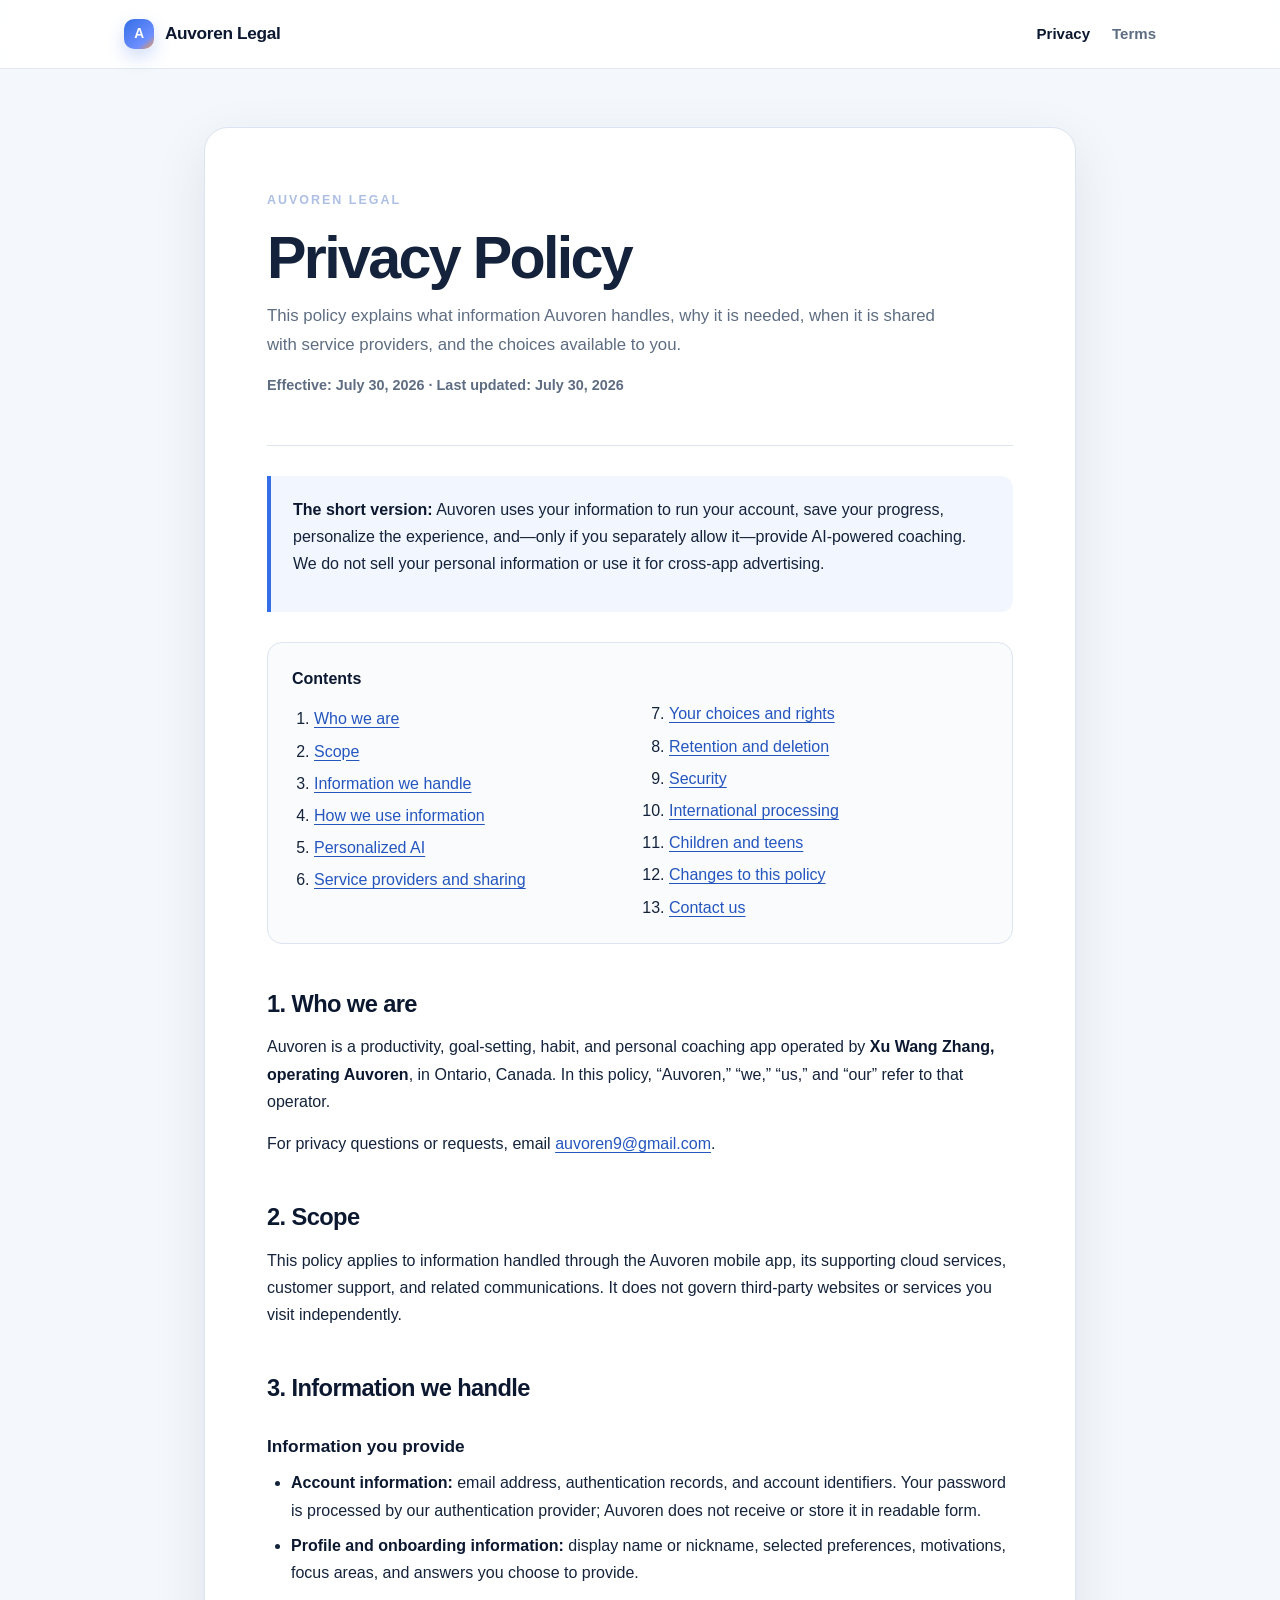
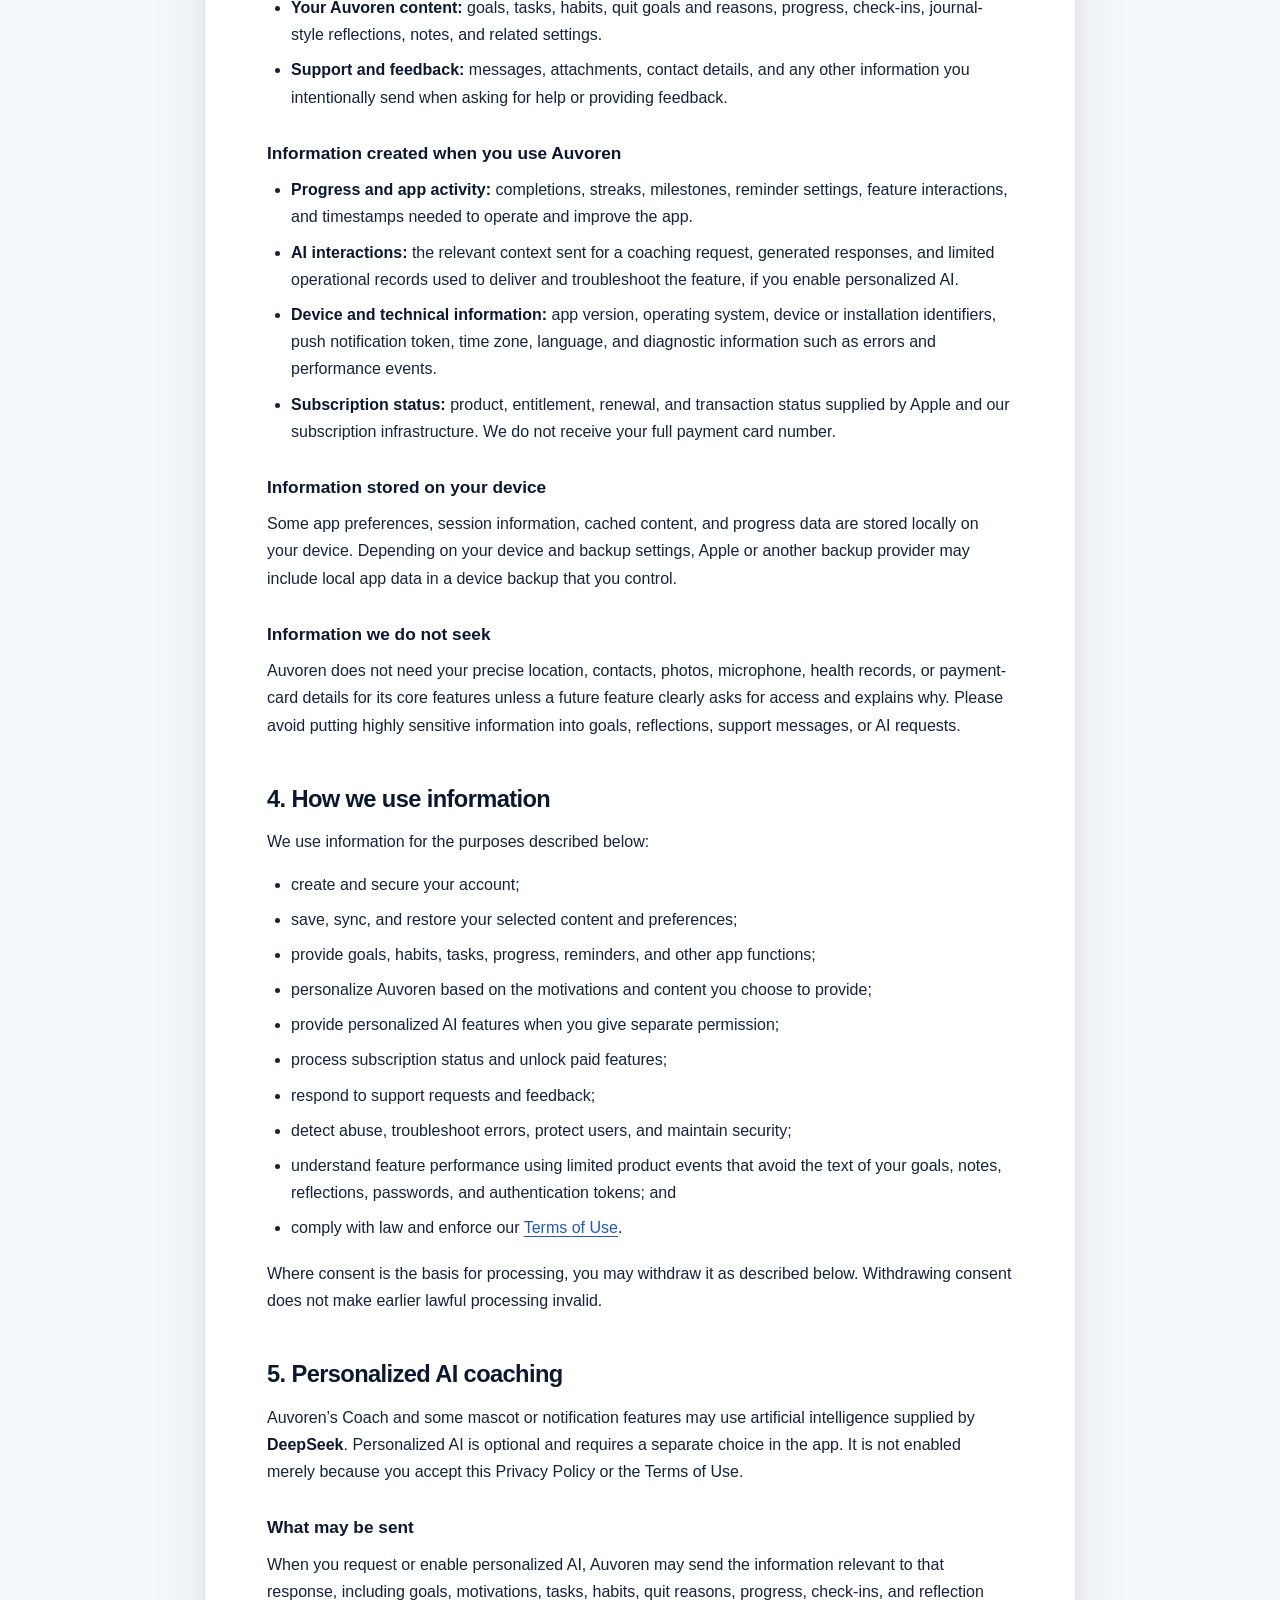
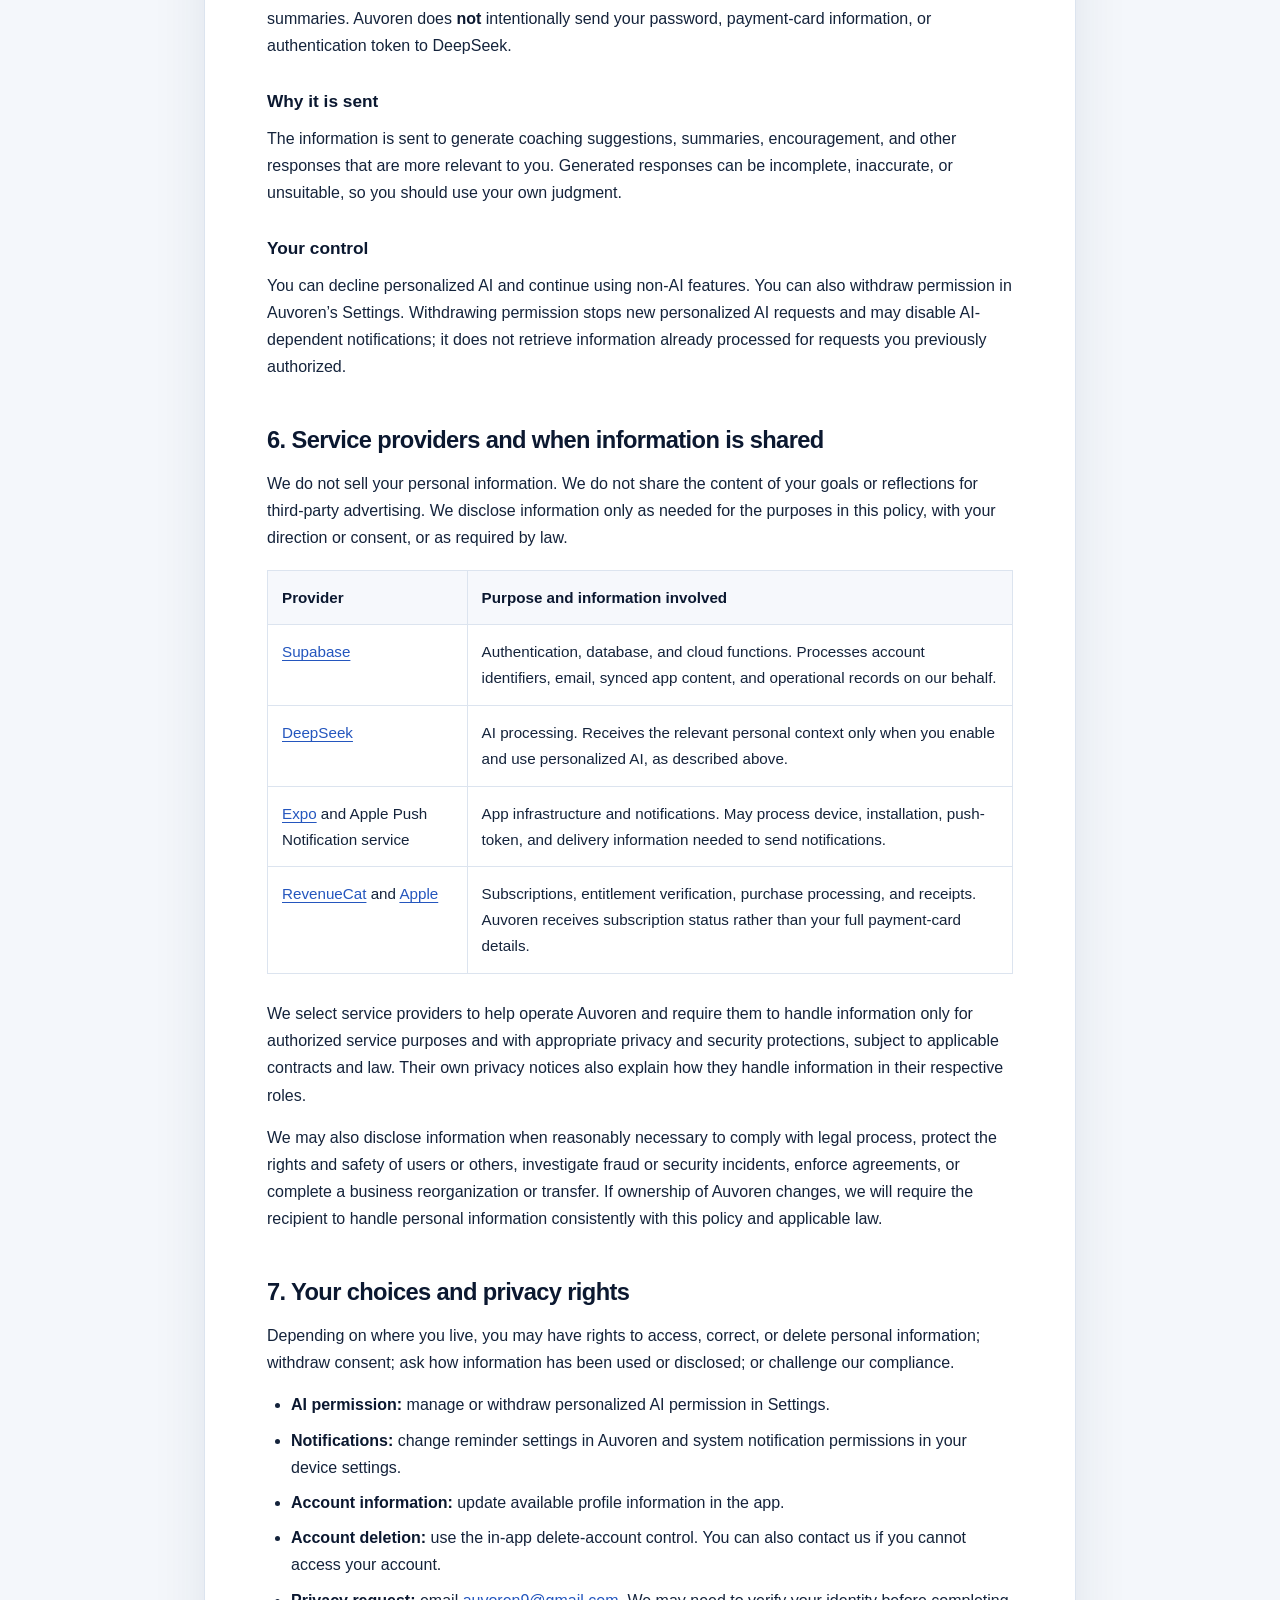
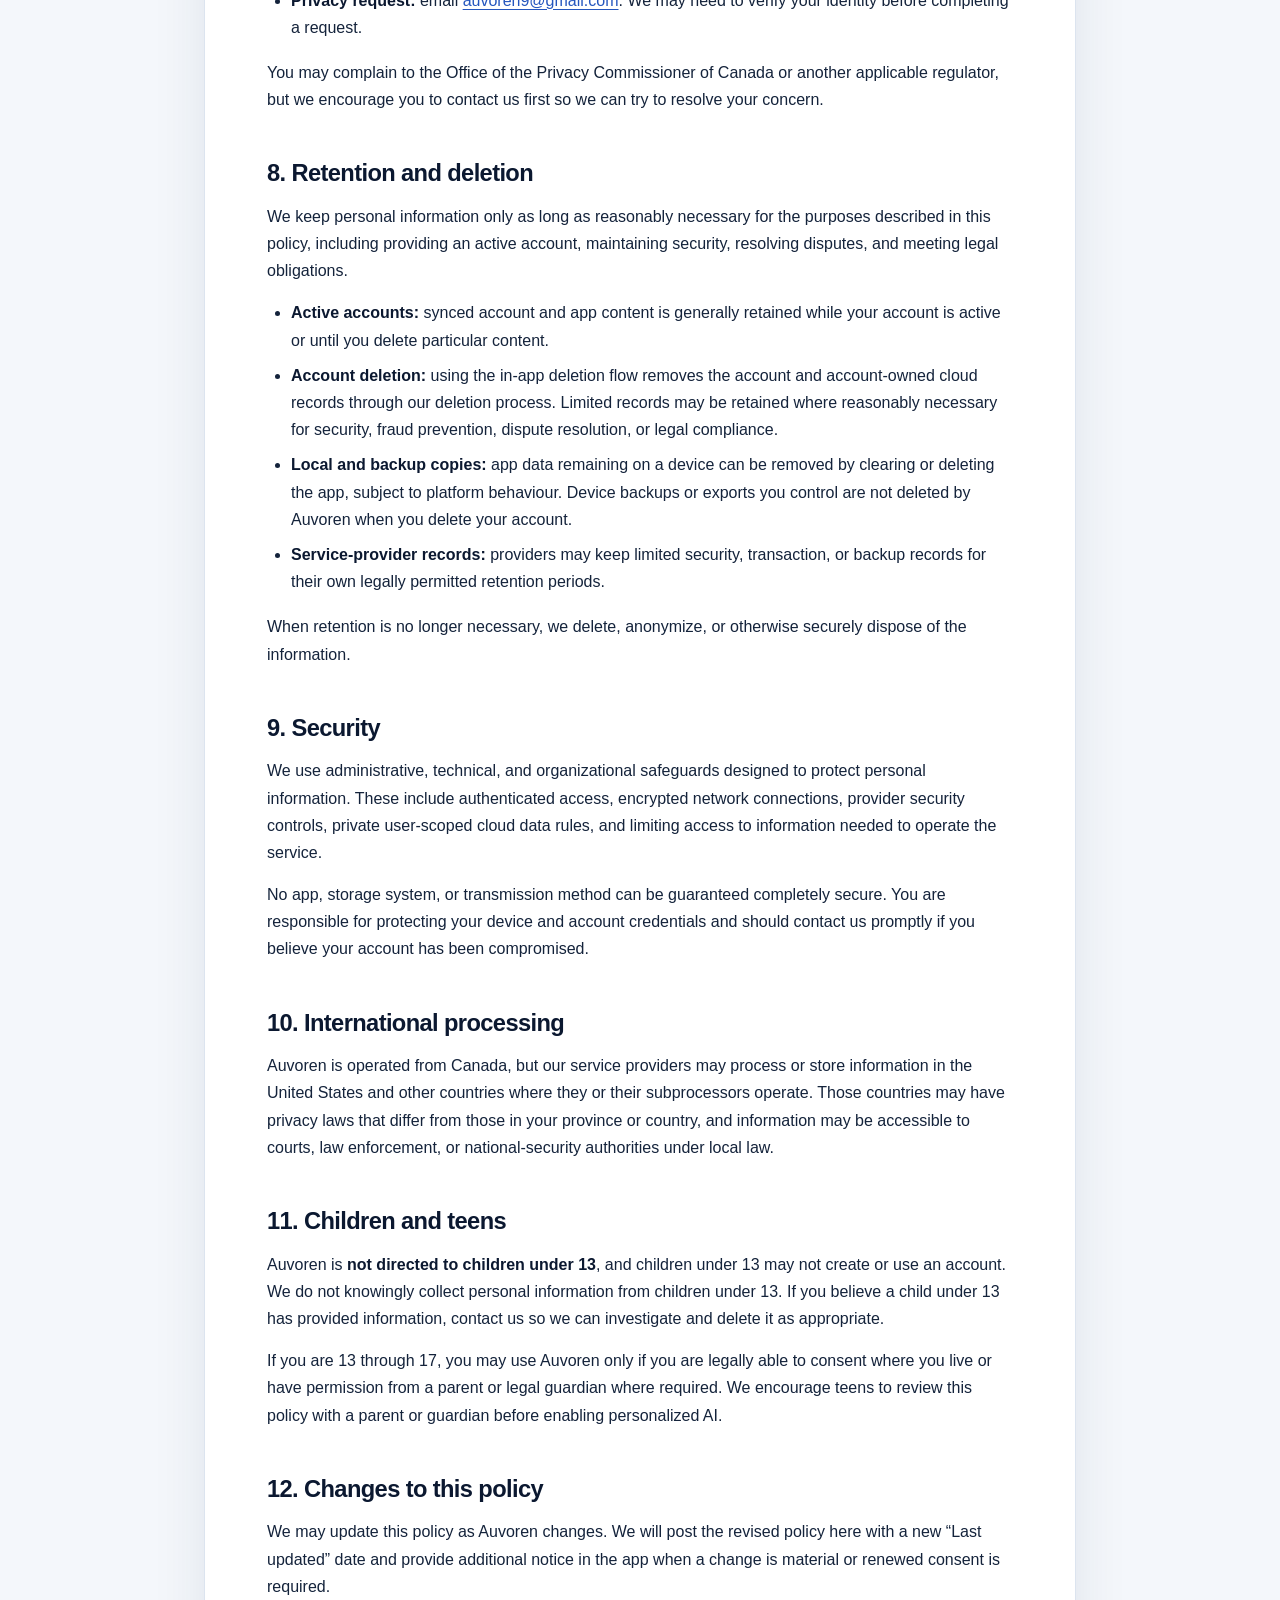
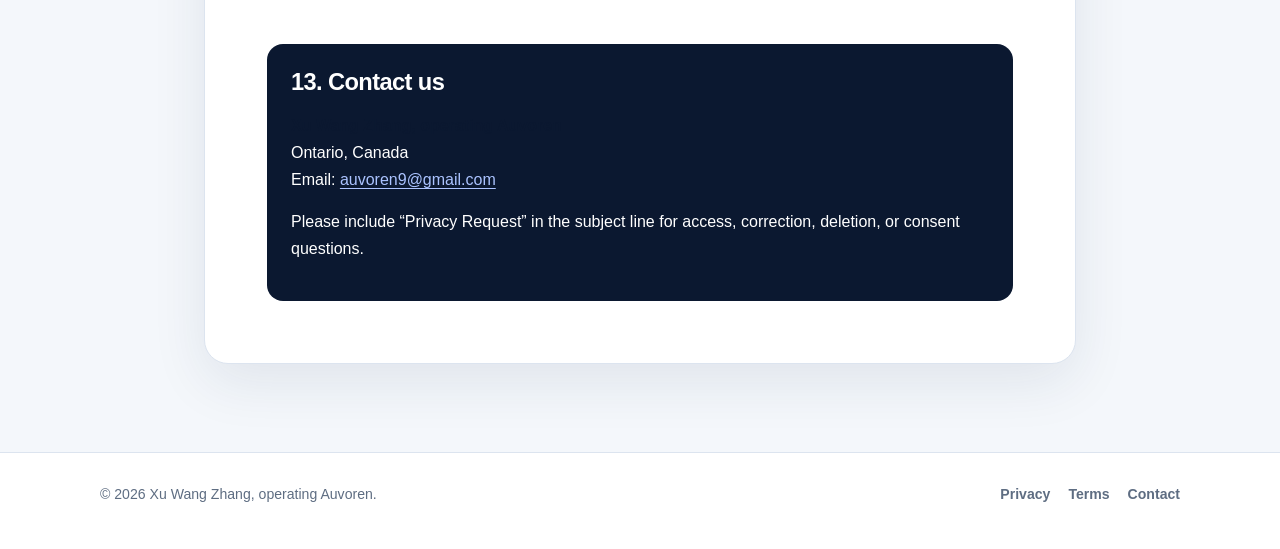
==== privacy/index.html @ e7549acf "Publish Auvoren Privacy Policy" ====
<!doctype html>
<html lang="en-CA">
<head>
  <meta charset="utf-8">
  <meta name="viewport" content="width=device-width, initial-scale=1">
  <meta name="description" content="Auvoren Privacy Policy: how the app collects, uses, shares, and protects information.">
  <meta name="theme-color" content="#0b1830">
  <title>Privacy Policy — Auvoren</title>
  <link rel="stylesheet" href="../styles.css">
</head>
<body>
  <a class="skip-link" href="#main">Skip to content</a>
  <header class="site-header">
    <nav class="nav" aria-label="Main navigation">
      <a class="brand" href="../" aria-label="Auvoren Legal home">
        <span class="brand-mark" aria-hidden="true">A</span>
        <span>Auvoren Legal</span>
      </a>
      <div class="nav-links">
        <a href="./" aria-current="page">Privacy</a>
        <a href="../terms/">Terms</a>
      </div>
    </nav>
  </header>

  <main id="main" class="document-shell">
    <article class="document">
      <header class="document-header">
        <p class="eyebrow">Auvoren legal</p>
        <h1>Privacy Policy</h1>
        <p class="summary">This policy explains what information Auvoren handles, why it is needed, when it is shared with service providers, and the choices available to you.</p>
        <p class="effective">Effective: July 30, 2026 · Last updated: July 30, 2026</p>
      </header>

      <div class="notice">
        <p><strong>The short version:</strong> Auvoren uses your information to run your account, save your progress, personalize the experience, and—only if you separately allow it—provide AI-powered coaching. We do not sell your personal information or use it for cross-app advertising.</p>
      </div>

      <nav class="toc" aria-label="Privacy Policy contents">
        <strong>Contents</strong>
        <ol>
          <li><a href="#who-we-are">Who we are</a></li>
          <li><a href="#scope">Scope</a></li>
          <li><a href="#information">Information we handle</a></li>
          <li><a href="#uses">How we use information</a></li>
          <li><a href="#ai">Personalized AI</a></li>
          <li><a href="#sharing">Service providers and sharing</a></li>
          <li><a href="#choices">Your choices and rights</a></li>
          <li><a href="#retention">Retention and deletion</a></li>
          <li><a href="#security">Security</a></li>
          <li><a href="#transfers">International processing</a></li>
          <li><a href="#children">Children and teens</a></li>
          <li><a href="#changes">Changes to this policy</a></li>
          <li><a href="#contact">Contact us</a></li>
        </ol>
      </nav>

      <section id="who-we-are">
        <h2>1. Who we are</h2>
        <p>Auvoren is a productivity, goal-setting, habit, and personal coaching app operated by <strong>Xu Wang Zhang, operating Auvoren</strong>, in Ontario, Canada. In this policy, “Auvoren,” “we,” “us,” and “our” refer to that operator.</p>
        <p>For privacy questions or requests, email <a href="mailto:auvoren9@gmail.com">auvoren9@gmail.com</a>.</p>
      </section>

      <section id="scope">
        <h2>2. Scope</h2>
        <p>This policy applies to information handled through the Auvoren mobile app, its supporting cloud services, customer support, and related communications. It does not govern third-party websites or services you visit independently.</p>
      </section>

      <section id="information">
        <h2>3. Information we handle</h2>

        <h3>Information you provide</h3>
        <ul>
          <li><strong>Account information:</strong> email address, authentication records, and account identifiers. Your password is processed by our authentication provider; Auvoren does not receive or store it in readable form.</li>
          <li><strong>Profile and onboarding information:</strong> display name or nickname, selected preferences, motivations, focus areas, and answers you choose to provide.</li>
          <li><strong>Your Auvoren content:</strong> goals, tasks, habits, quit goals and reasons, progress, check-ins, journal-style reflections, notes, and related settings.</li>
          <li><strong>Support and feedback:</strong> messages, attachments, contact details, and any other information you intentionally send when asking for help or providing feedback.</li>
        </ul>

        <h3>Information created when you use Auvoren</h3>
        <ul>
          <li><strong>Progress and app activity:</strong> completions, streaks, milestones, reminder settings, feature interactions, and timestamps needed to operate and improve the app.</li>
          <li><strong>AI interactions:</strong> the relevant context sent for a coaching request, generated responses, and limited operational records used to deliver and troubleshoot the feature, if you enable personalized AI.</li>
          <li><strong>Device and technical information:</strong> app version, operating system, device or installation identifiers, push notification token, time zone, language, and diagnostic information such as errors and performance events.</li>
          <li><strong>Subscription status:</strong> product, entitlement, renewal, and transaction status supplied by Apple and our subscription infrastructure. We do not receive your full payment card number.</li>
        </ul>

        <h3>Information stored on your device</h3>
        <p>Some app preferences, session information, cached content, and progress data are stored locally on your device. Depending on your device and backup settings, Apple or another backup provider may include local app data in a device backup that you control.</p>

        <h3>Information we do not seek</h3>
        <p>Auvoren does not need your precise location, contacts, photos, microphone, health records, or payment-card details for its core features unless a future feature clearly asks for access and explains why. Please avoid putting highly sensitive information into goals, reflections, support messages, or AI requests.</p>
      </section>

      <section id="uses">
        <h2>4. How we use information</h2>
        <p>We use information for the purposes described below:</p>
        <ul>
          <li>create and secure your account;</li>
          <li>save, sync, and restore your selected content and preferences;</li>
          <li>provide goals, habits, tasks, progress, reminders, and other app functions;</li>
          <li>personalize Auvoren based on the motivations and content you choose to provide;</li>
          <li>provide personalized AI features when you give separate permission;</li>
          <li>process subscription status and unlock paid features;</li>
          <li>respond to support requests and feedback;</li>
          <li>detect abuse, troubleshoot errors, protect users, and maintain security;</li>
          <li>understand feature performance using limited product events that avoid the text of your goals, notes, reflections, passwords, and authentication tokens; and</li>
          <li>comply with law and enforce our <a href="../terms/">Terms of Use</a>.</li>
        </ul>
        <p>Where consent is the basis for processing, you may withdraw it as described below. Withdrawing consent does not make earlier lawful processing invalid.</p>
      </section>

      <section id="ai">
        <h2>5. Personalized AI coaching</h2>
        <p>Auvoren’s Coach and some mascot or notification features may use artificial intelligence supplied by <strong>DeepSeek</strong>. Personalized AI is optional and requires a separate choice in the app. It is not enabled merely because you accept this Privacy Policy or the Terms of Use.</p>

        <h3>What may be sent</h3>
        <p>When you request or enable personalized AI, Auvoren may send the information relevant to that response, including goals, motivations, tasks, habits, quit reasons, progress, check-ins, and reflection summaries. Auvoren does <strong>not</strong> intentionally send your password, payment-card information, or authentication token to DeepSeek.</p>

        <h3>Why it is sent</h3>
        <p>The information is sent to generate coaching suggestions, summaries, encouragement, and other responses that are more relevant to you. Generated responses can be incomplete, inaccurate, or unsuitable, so you should use your own judgment.</p>

        <h3>Your control</h3>
        <p>You can decline personalized AI and continue using non-AI features. You can also withdraw permission in Auvoren’s Settings. Withdrawing permission stops new personalized AI requests and may disable AI-dependent notifications; it does not retrieve information already processed for requests you previously authorized.</p>
      </section>

      <section id="sharing">
        <h2>6. Service providers and when information is shared</h2>
        <p>We do not sell your personal information. We do not share the content of your goals or reflections for third-party advertising. We disclose information only as needed for the purposes in this policy, with your direction or consent, or as required by law.</p>

        <table>
          <thead>
            <tr>
              <th scope="col">Provider</th>
              <th scope="col">Purpose and information involved</th>
            </tr>
          </thead>
          <tbody>
            <tr>
              <td><a href="https://supabase.com/privacy">Supabase</a></td>
              <td>Authentication, database, and cloud functions. Processes account identifiers, email, synced app content, and operational records on our behalf.</td>
            </tr>
            <tr>
              <td><a href="https://cdn.deepseek.com/policies/en-US/deepseek-privacy-policy.html">DeepSeek</a></td>
              <td>AI processing. Receives the relevant personal context only when you enable and use personalized AI, as described above.</td>
            </tr>
            <tr>
              <td><a href="https://expo.dev/privacy">Expo</a> and Apple Push Notification service</td>
              <td>App infrastructure and notifications. May process device, installation, push-token, and delivery information needed to send notifications.</td>
            </tr>
            <tr>
              <td><a href="https://www.revenuecat.com/privacy">RevenueCat</a> and <a href="https://www.apple.com/legal/privacy/">Apple</a></td>
              <td>Subscriptions, entitlement verification, purchase processing, and receipts. Auvoren receives subscription status rather than your full payment-card details.</td>
            </tr>
          </tbody>
        </table>

        <p>We select service providers to help operate Auvoren and require them to handle information only for authorized service purposes and with appropriate privacy and security protections, subject to applicable contracts and law. Their own privacy notices also explain how they handle information in their respective roles.</p>
        <p>We may also disclose information when reasonably necessary to comply with legal process, protect the rights and safety of users or others, investigate fraud or security incidents, enforce agreements, or complete a business reorganization or transfer. If ownership of Auvoren changes, we will require the recipient to handle personal information consistently with this policy and applicable law.</p>
      </section>

      <section id="choices">
        <h2>7. Your choices and privacy rights</h2>
        <p>Depending on where you live, you may have rights to access, correct, or delete personal information; withdraw consent; ask how information has been used or disclosed; or challenge our compliance.</p>
        <ul>
          <li><strong>AI permission:</strong> manage or withdraw personalized AI permission in Settings.</li>
          <li><strong>Notifications:</strong> change reminder settings in Auvoren and system notification permissions in your device settings.</li>
          <li><strong>Account information:</strong> update available profile information in the app.</li>
          <li><strong>Account deletion:</strong> use the in-app delete-account control. You can also contact us if you cannot access your account.</li>
          <li><strong>Privacy request:</strong> email <a href="mailto:auvoren9@gmail.com">auvoren9@gmail.com</a>. We may need to verify your identity before completing a request.</li>
        </ul>
        <p>You may complain to the Office of the Privacy Commissioner of Canada or another applicable regulator, but we encourage you to contact us first so we can try to resolve your concern.</p>
      </section>

      <section id="retention">
        <h2>8. Retention and deletion</h2>
        <p>We keep personal information only as long as reasonably necessary for the purposes described in this policy, including providing an active account, maintaining security, resolving disputes, and meeting legal obligations.</p>
        <ul>
          <li><strong>Active accounts:</strong> synced account and app content is generally retained while your account is active or until you delete particular content.</li>
          <li><strong>Account deletion:</strong> using the in-app deletion flow removes the account and account-owned cloud records through our deletion process. Limited records may be retained where reasonably necessary for security, fraud prevention, dispute resolution, or legal compliance.</li>
          <li><strong>Local and backup copies:</strong> app data remaining on a device can be removed by clearing or deleting the app, subject to platform behaviour. Device backups or exports you control are not deleted by Auvoren when you delete your account.</li>
          <li><strong>Service-provider records:</strong> providers may keep limited security, transaction, or backup records for their own legally permitted retention periods.</li>
        </ul>
        <p>When retention is no longer necessary, we delete, anonymize, or otherwise securely dispose of the information.</p>
      </section>

      <section id="security">
        <h2>9. Security</h2>
        <p>We use administrative, technical, and organizational safeguards designed to protect personal information. These include authenticated access, encrypted network connections, provider security controls, private user-scoped cloud data rules, and limiting access to information needed to operate the service.</p>
        <p>No app, storage system, or transmission method can be guaranteed completely secure. You are responsible for protecting your device and account credentials and should contact us promptly if you believe your account has been compromised.</p>
      </section>

      <section id="transfers">
        <h2>10. International processing</h2>
        <p>Auvoren is operated from Canada, but our service providers may process or store information in the United States and other countries where they or their subprocessors operate. Those countries may have privacy laws that differ from those in your province or country, and information may be accessible to courts, law enforcement, or national-security authorities under local law.</p>
      </section>

      <section id="children">
        <h2>11. Children and teens</h2>
        <p>Auvoren is <strong>not directed to children under 13</strong>, and children under 13 may not create or use an account. We do not knowingly collect personal information from children under 13. If you believe a child under 13 has provided information, contact us so we can investigate and delete it as appropriate.</p>
        <p>If you are 13 through 17, you may use Auvoren only if you are legally able to consent where you live or have permission from a parent or legal guardian where required. We encourage teens to review this policy with a parent or guardian before enabling personalized AI.</p>
      </section>

      <section id="changes">
        <h2>12. Changes to this policy</h2>
        <p>We may update this policy as Auvoren changes. We will post the revised policy here with a new “Last updated” date and provide additional notice in the app when a change is material or renewed consent is required.</p>
      </section>

      <section id="contact" class="contact-box">
        <h2>13. Contact us</h2>
        <p><strong>Xu Wang Zhang, operating Auvoren</strong><br>Ontario, Canada<br>Email: <a href="mailto:auvoren9@gmail.com">auvoren9@gmail.com</a></p>
        <p>Please include “Privacy Request” in the subject line for access, correction, deletion, or consent questions.</p>
      </section>
    </article>
  </main>

  <footer class="site-footer">
    <div class="footer-inner">
      <span>© 2026 Xu Wang Zhang, operating Auvoren.</span>
      <div class="footer-links">
        <a href="./">Privacy</a>
        <a href="../terms/">Terms</a>
        <a href="mailto:auvoren9@gmail.com">Contact</a>
      </div>
    </div>
  </footer>
</body>
</html>
---- styles.css ----
:root {
  color-scheme: light;
  --ink: #14233b;
  --muted: #5e6d82;
  --line: #dce4ef;
  --paper: #ffffff;
  --wash: #f4f7fb;
  --navy: #0b1830;
  --blue: #356ee6;
  --blue-dark: #2456be;
  --orange: #f59a4a;
  --radius: 20px;
  --shadow: 0 18px 55px rgba(19, 39, 75, 0.09);
  font-family: Inter, ui-sans-serif, -apple-system, BlinkMacSystemFont, "Segoe UI", sans-serif;
  font-synthesis: none;
}

* { box-sizing: border-box; }

html { scroll-behavior: smooth; }

body {
  margin: 0;
  background: var(--wash);
  color: var(--ink);
  line-height: 1.7;
  -webkit-font-smoothing: antialiased;
}

a { color: var(--blue-dark); text-underline-offset: 3px; }
a:hover { color: var(--blue); }
a:focus-visible, .button:focus-visible {
  outline: 3px solid rgba(53, 110, 230, 0.35);
  outline-offset: 4px;
  border-radius: 5px;
}

.skip-link {
  position: absolute;
  top: -100px;
  left: 16px;
  z-index: 10;
  padding: 10px 14px;
  color: white;
  background: var(--navy);
  border-radius: 10px;
}
.skip-link:focus { top: 12px; }

.site-header {
  position: sticky;
  top: 0;
  z-index: 5;
  border-bottom: 1px solid rgba(220, 228, 239, 0.85);
  background: rgba(255, 255, 255, 0.92);
  backdrop-filter: blur(14px);
}

.nav {
  max-width: 1080px;
  min-height: 68px;
  margin: 0 auto;
  padding: 0 24px;
  display: flex;
  align-items: center;
  justify-content: space-between;
  gap: 24px;
}

.brand {
  display: inline-flex;
  align-items: center;
  gap: 11px;
  color: var(--navy);
  font-size: 1.08rem;
  font-weight: 800;
  letter-spacing: -0.02em;
  text-decoration: none;
}

.brand-mark {
  width: 30px;
  height: 30px;
  display: grid;
  place-items: center;
  border-radius: 10px;
  color: white;
  background: linear-gradient(140deg, var(--blue), #6d8fff 72%, var(--orange));
  box-shadow: 0 8px 18px rgba(53, 110, 230, 0.24);
  font-size: 0.86rem;
}

.nav-links { display: flex; gap: 22px; }
.nav-links a { color: var(--muted); font-size: 0.94rem; font-weight: 650; text-decoration: none; }
.nav-links a[aria-current="page"], .nav-links a:hover { color: var(--navy); }

.hero {
  overflow: hidden;
  position: relative;
  padding: 92px 24px 70px;
  background:
    radial-gradient(circle at 15% 15%, rgba(72, 123, 232, 0.19), transparent 32%),
    radial-gradient(circle at 88% 75%, rgba(245, 154, 74, 0.13), transparent 30%),
    var(--navy);
  color: white;
}

.hero-inner { max-width: 920px; margin: 0 auto; text-align: center; }
.eyebrow {
  margin: 0 0 14px;
  color: #aebfe4;
  font-size: 0.78rem;
  font-weight: 800;
  letter-spacing: 0.16em;
  text-transform: uppercase;
}

.hero h1 {
  max-width: 800px;
  margin: 0 auto 20px;
  font-size: clamp(2.4rem, 7vw, 4.8rem);
  line-height: 1.04;
  letter-spacing: -0.055em;
}

.hero p {
  max-width: 680px;
  margin: 0 auto;
  color: #c9d4e9;
  font-size: clamp(1rem, 2.2vw, 1.2rem);
}

.hero-actions {
  margin-top: 34px;
  display: flex;
  justify-content: center;
  flex-wrap: wrap;
  gap: 12px;
}

.button {
  display: inline-flex;
  align-items: center;
  justify-content: center;
  min-height: 48px;
  padding: 0 20px;
  border: 1px solid transparent;
  border-radius: 14px;
  font-weight: 750;
  text-decoration: none;
}
.button-primary { color: white; background: var(--blue); }
.button-primary:hover { color: white; background: #477cf0; }
.button-secondary { color: white; border-color: #465673; background: rgba(255,255,255,0.06); }
.button-secondary:hover { color: white; background: rgba(255,255,255,0.1); }

.home-main { max-width: 980px; margin: 0 auto; padding: 58px 24px 82px; }
.card-grid { display: grid; grid-template-columns: repeat(2, minmax(0, 1fr)); gap: 20px; }
.card {
  min-height: 238px;
  padding: 30px;
  border: 1px solid var(--line);
  border-radius: var(--radius);
  background: var(--paper);
  box-shadow: var(--shadow);
}
.card-icon {
  width: 42px;
  height: 42px;
  display: grid;
  place-items: center;
  margin-bottom: 22px;
  border-radius: 13px;
  color: var(--blue-dark);
  background: #edf3ff;
  font-weight: 850;
}
.card h2 { margin: 0 0 9px; font-size: 1.28rem; letter-spacing: -0.025em; }
.card p { margin: 0 0 19px; color: var(--muted); }
.card a { font-weight: 750; }

.trust-note {
  margin-top: 20px;
  padding: 22px 26px;
  border: 1px solid #e4d7ca;
  border-radius: 16px;
  background: #fffaf5;
  color: #5c4634;
}
.trust-note strong { color: #3c2a1c; }

.document-shell {
  max-width: 920px;
  margin: 0 auto;
  padding: 58px 24px 88px;
}
.document {
  padding: clamp(28px, 6vw, 62px);
  border: 1px solid var(--line);
  border-radius: 24px;
  background: var(--paper);
  box-shadow: var(--shadow);
}
.document-header { padding-bottom: 32px; border-bottom: 1px solid var(--line); }
.document h1 { margin: 0 0 12px; font-size: clamp(2.15rem, 6vw, 3.7rem); line-height: 1.08; letter-spacing: -0.045em; }
.document .summary { max-width: 700px; margin: 0 0 14px; color: var(--muted); font-size: 1.05rem; }
.effective { margin: 0; color: var(--muted); font-size: 0.9rem; font-weight: 650; }

.notice {
  margin: 30px 0;
  padding: 20px 22px;
  border-left: 4px solid var(--blue);
  border-radius: 0 12px 12px 0;
  background: #f2f6ff;
}
.notice p { margin: 0; }

.document h2 {
  margin: 46px 0 14px;
  color: var(--navy);
  font-size: 1.48rem;
  line-height: 1.25;
  letter-spacing: -0.026em;
}
.document h3 { margin: 28px 0 8px; color: var(--navy); font-size: 1.08rem; }
.document p { margin: 0 0 15px; }
.document ul { margin: 8px 0 18px; padding-left: 24px; }
.document li { margin: 8px 0; }
.document strong { color: var(--navy); }
.document table { width: 100%; margin: 18px 0 26px; border-collapse: collapse; font-size: 0.95rem; }
.document th, .document td { padding: 14px; border: 1px solid var(--line); vertical-align: top; text-align: left; }
.document th { color: var(--navy); background: #f6f8fc; }

.toc {
  margin: 30px 0;
  padding: 22px 24px;
  border: 1px solid var(--line);
  border-radius: 15px;
  background: #fafbfd;
}
.toc strong { display: block; margin-bottom: 8px; }
.toc ol { margin: 0; padding-left: 22px; columns: 2; column-gap: 36px; }
.toc li { break-inside: avoid; margin: 5px 0; }

.contact-box {
  margin-top: 44px;
  padding: 24px;
  border-radius: 16px;
  color: white;
  background: var(--navy);
}
.contact-box h2 { margin-top: 0; color: white; }
.contact-box a { color: #abc3ff; }

.site-footer { padding: 30px 24px 42px; border-top: 1px solid var(--line); background: white; }
.footer-inner {
  max-width: 1080px;
  margin: 0 auto;
  display: flex;
  align-items: center;
  justify-content: space-between;
  gap: 24px;
  color: var(--muted);
  font-size: 0.88rem;
}
.footer-links { display: flex; gap: 18px; }
.footer-links a { color: var(--muted); font-weight: 650; text-decoration: none; }

@media (max-width: 700px) {
  .nav { min-height: 62px; padding: 0 18px; }
  .nav-links { gap: 14px; }
  .nav-links a { font-size: 0.84rem; }
  .hero { padding: 70px 20px 56px; }
  .card-grid { grid-template-columns: 1fr; }
  .document-shell { padding: 28px 14px 60px; }
  .document { border-radius: 18px; }
  .toc ol { columns: 1; }
  .document table { display: block; overflow-x: auto; }
  .footer-inner { align-items: flex-start; flex-direction: column; }
}

@media (prefers-reduced-motion: reduce) {
  html { scroll-behavior: auto; }
}
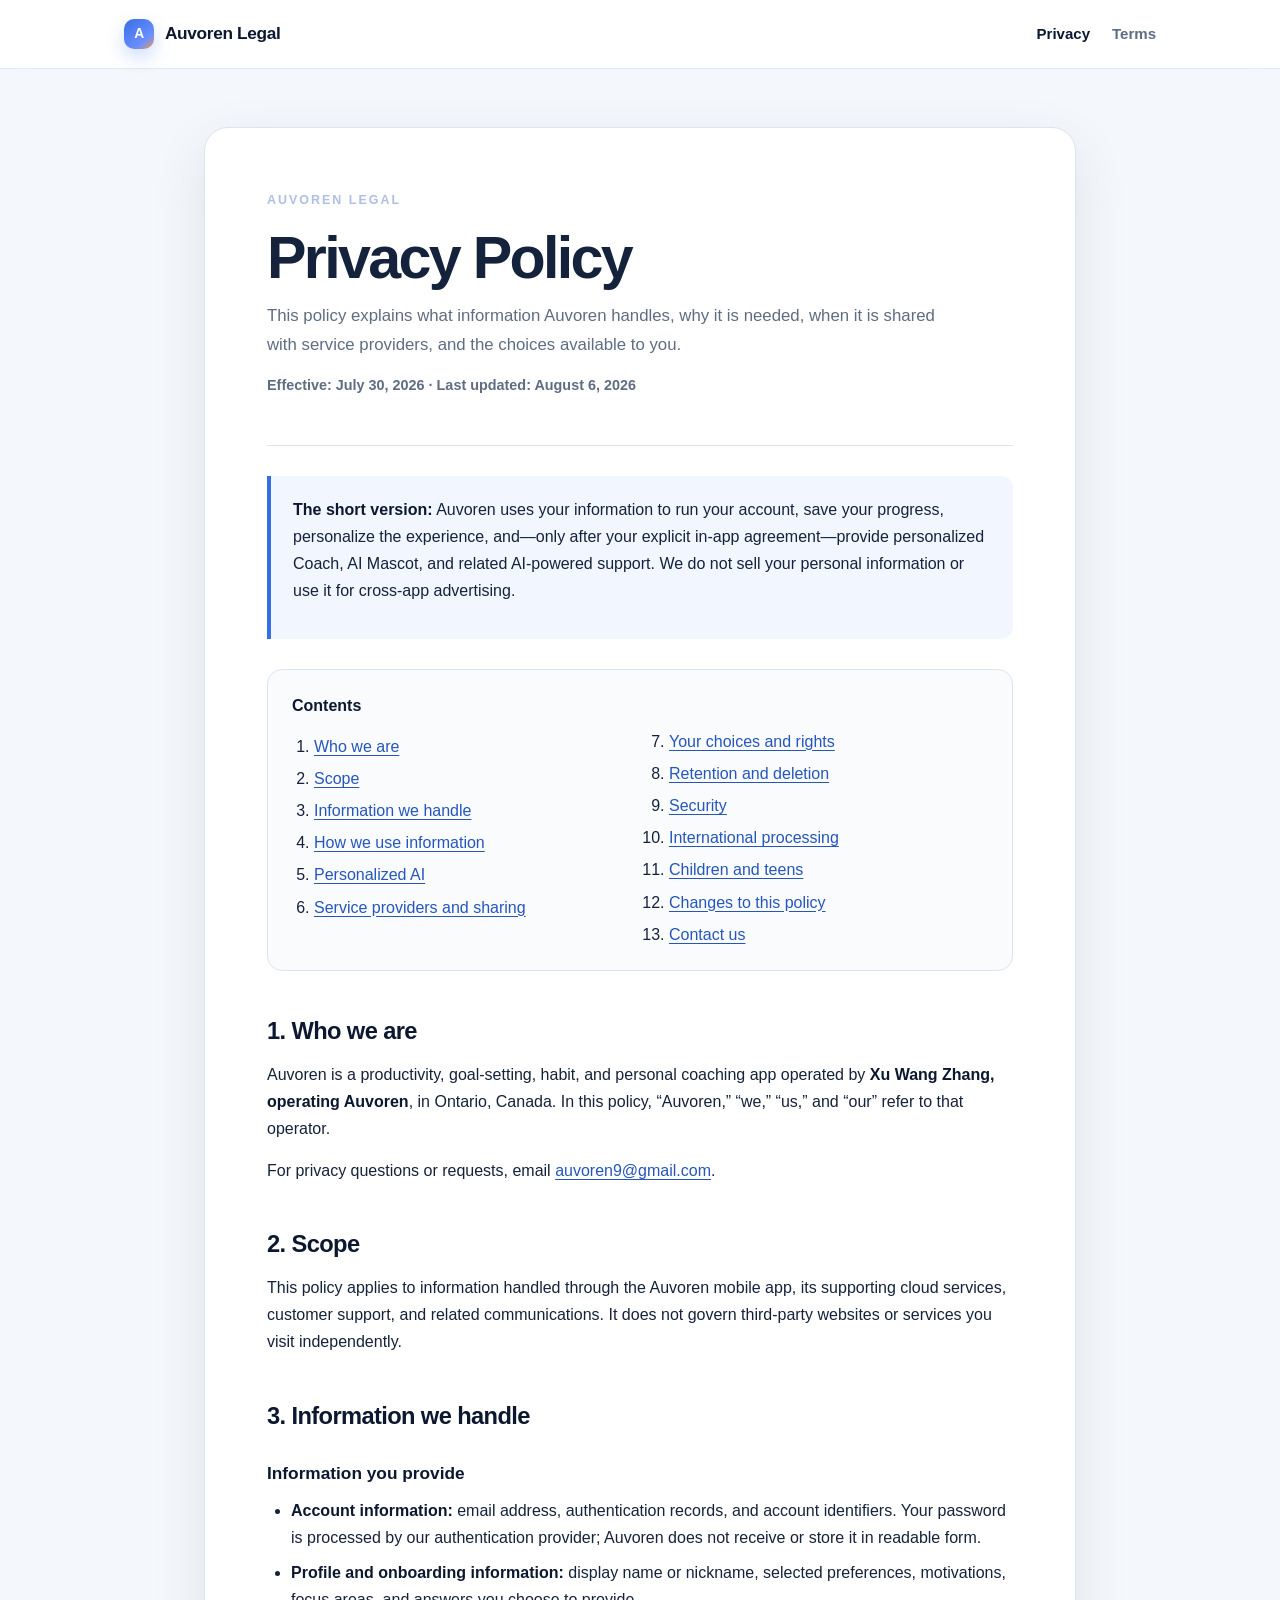
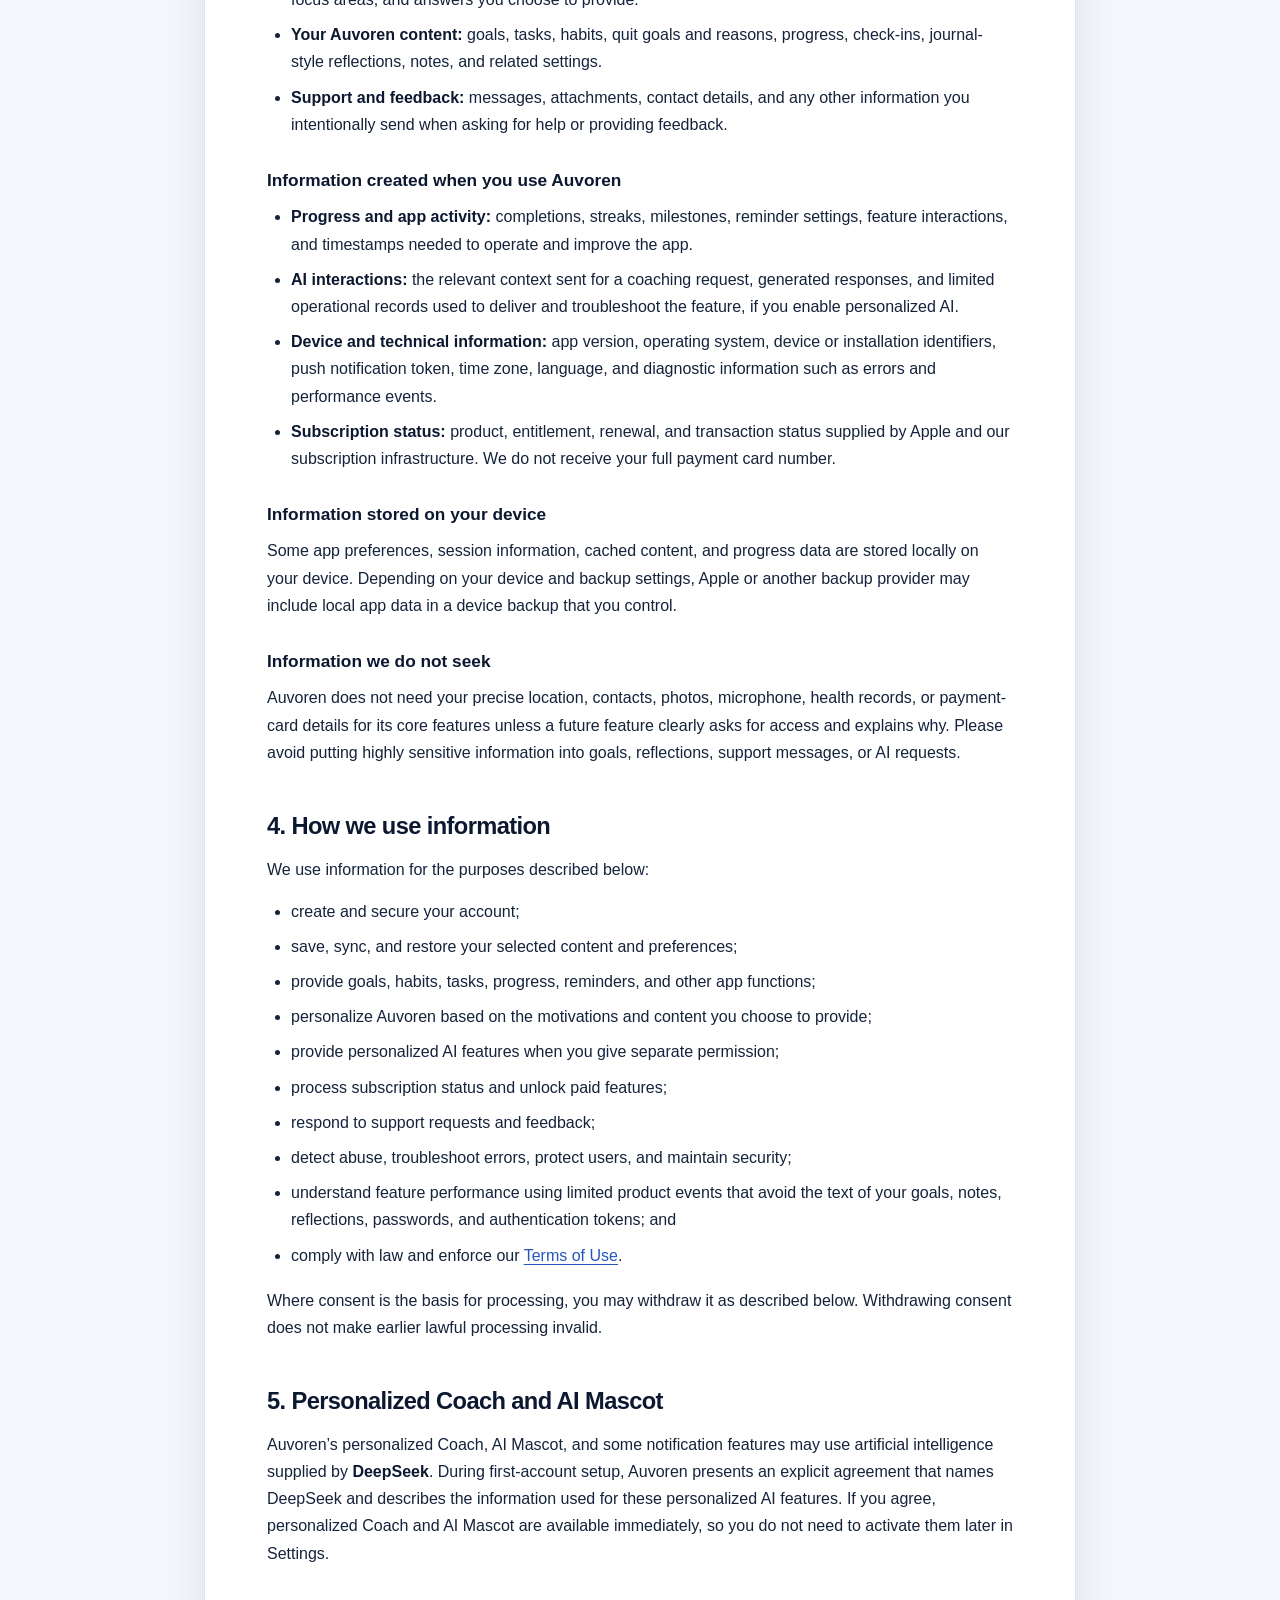
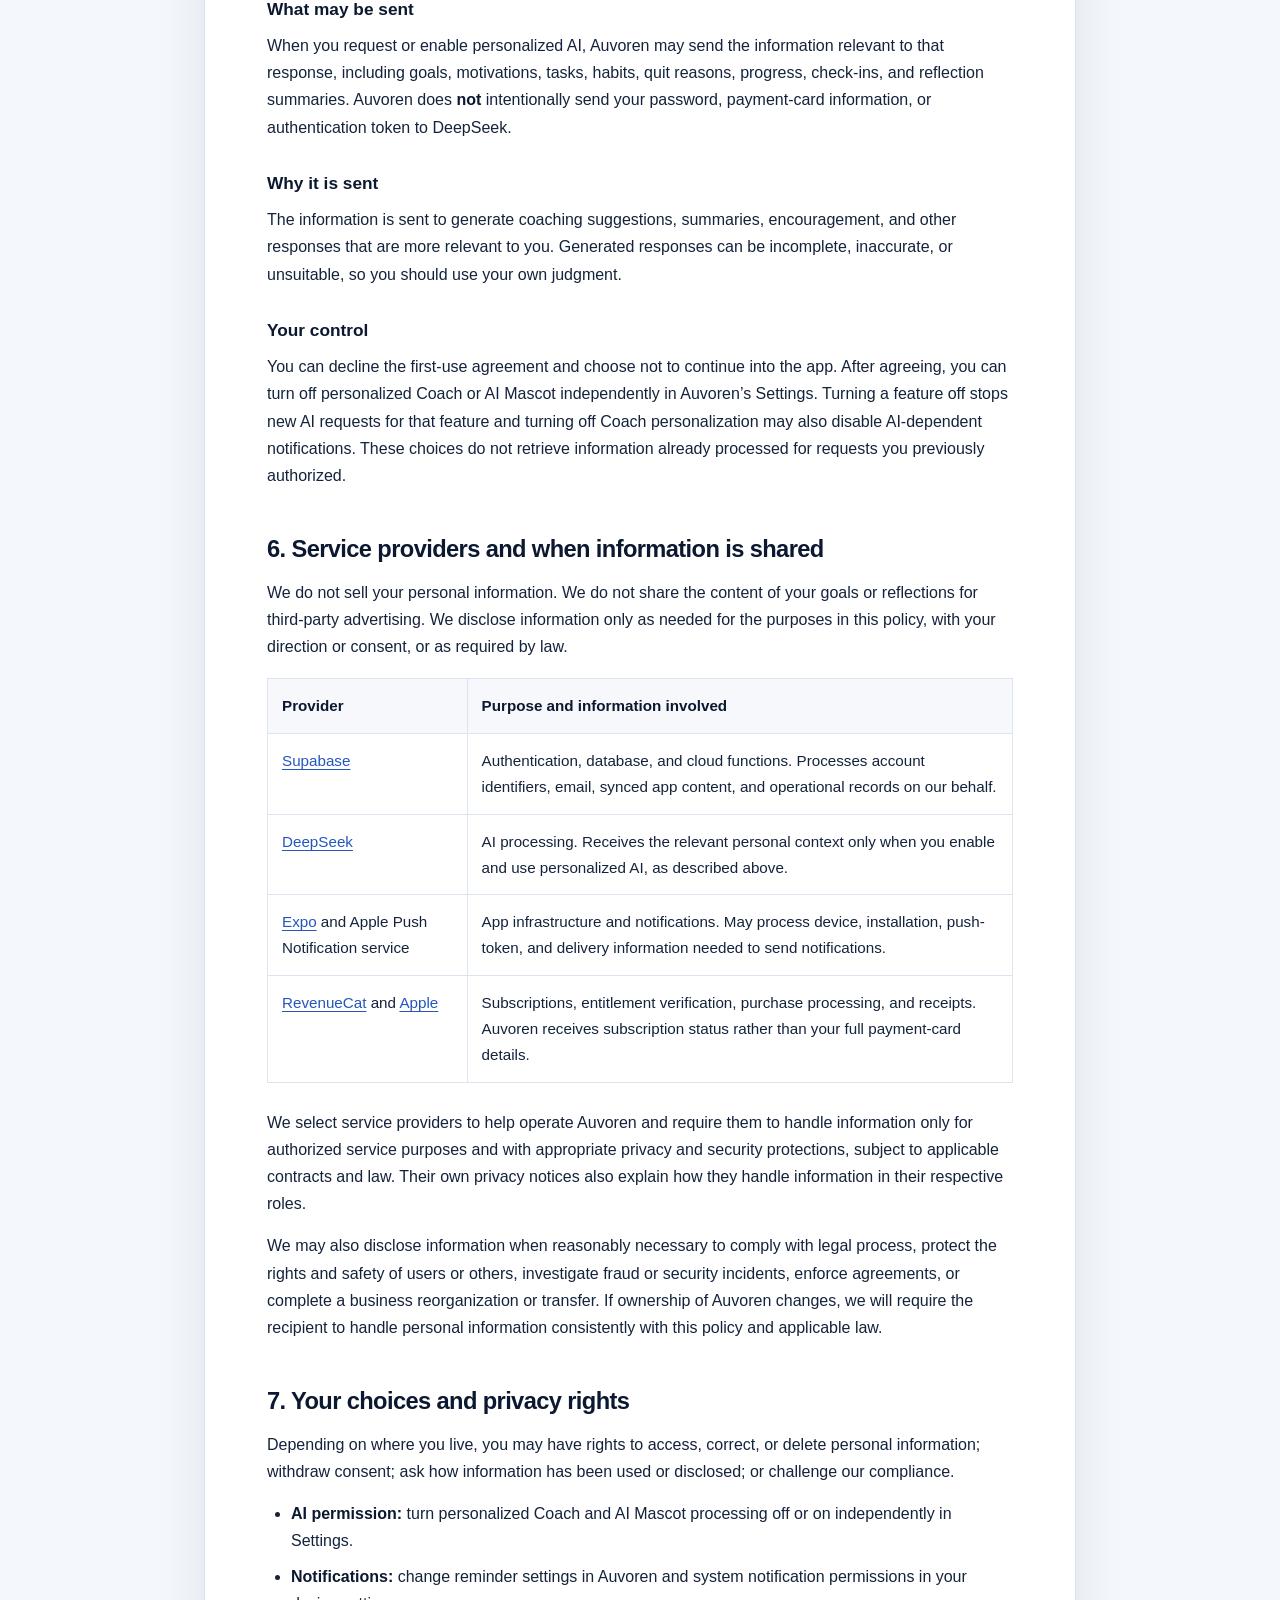
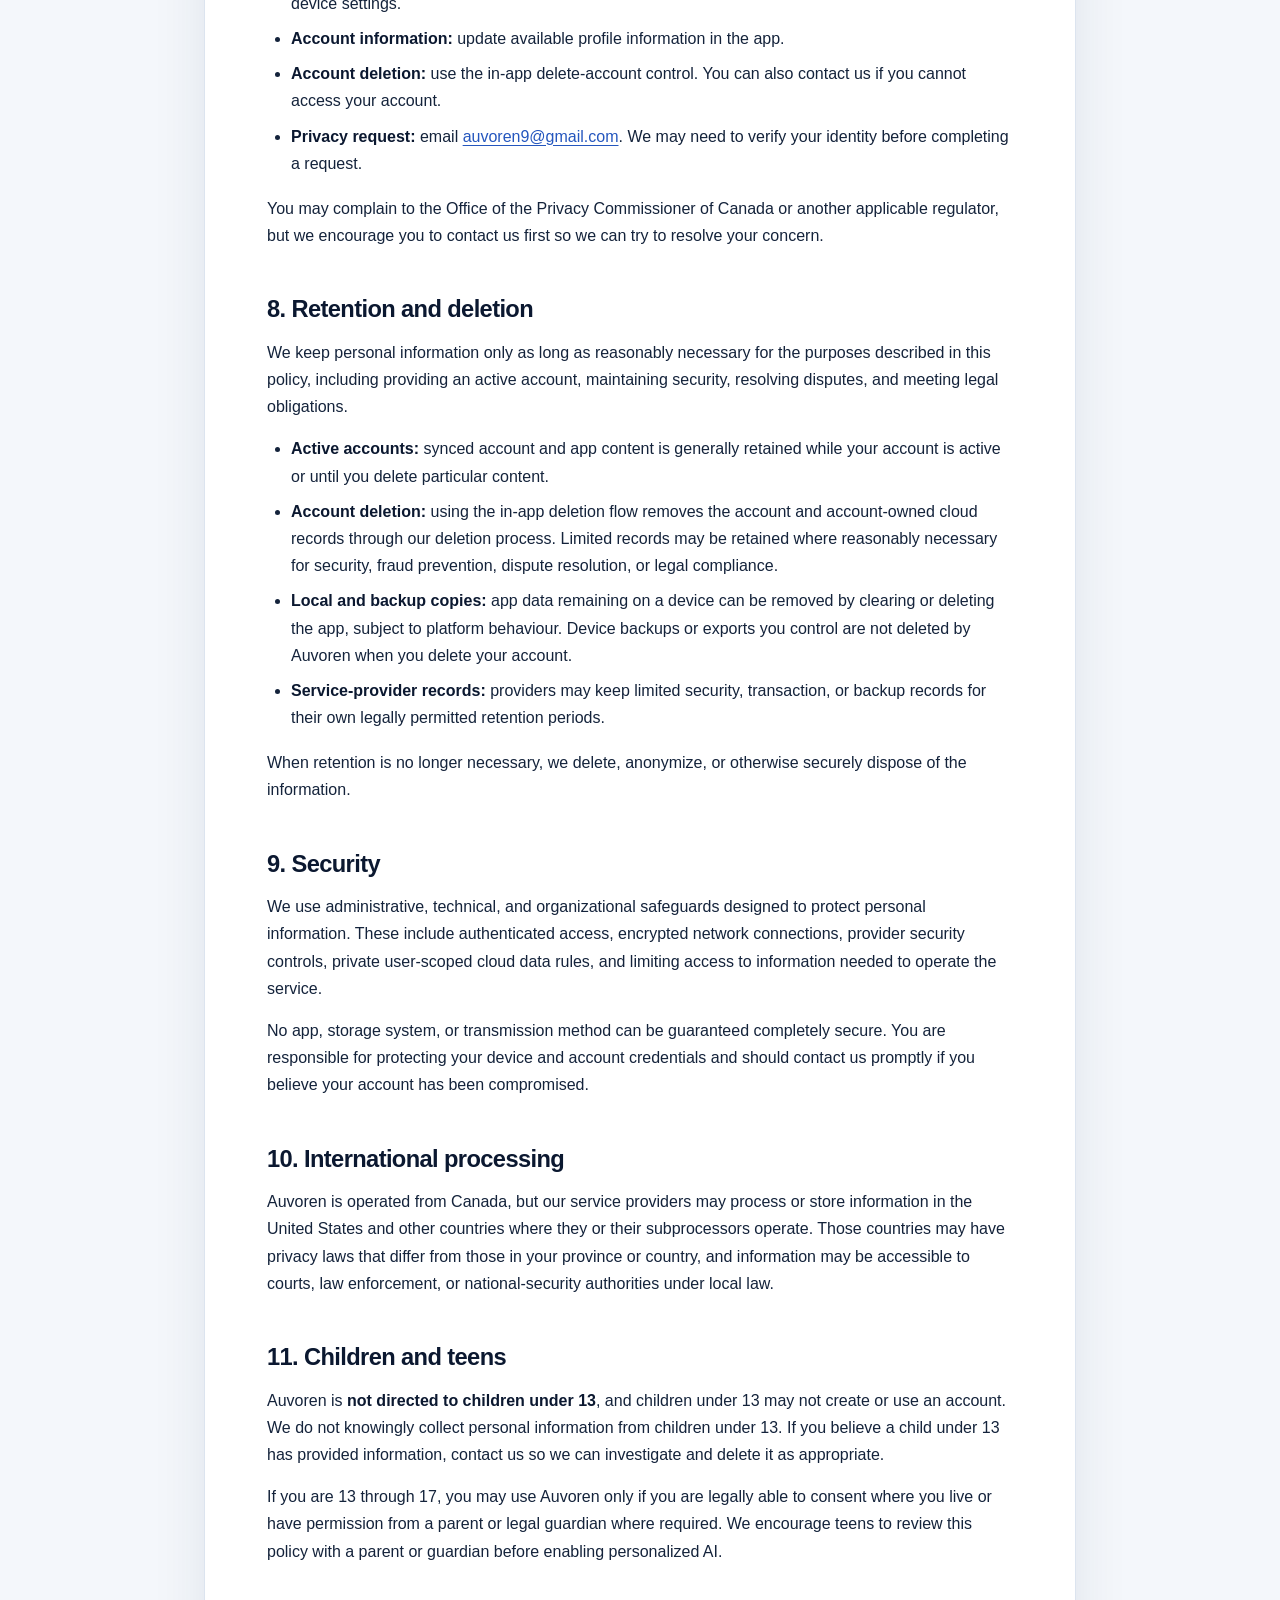
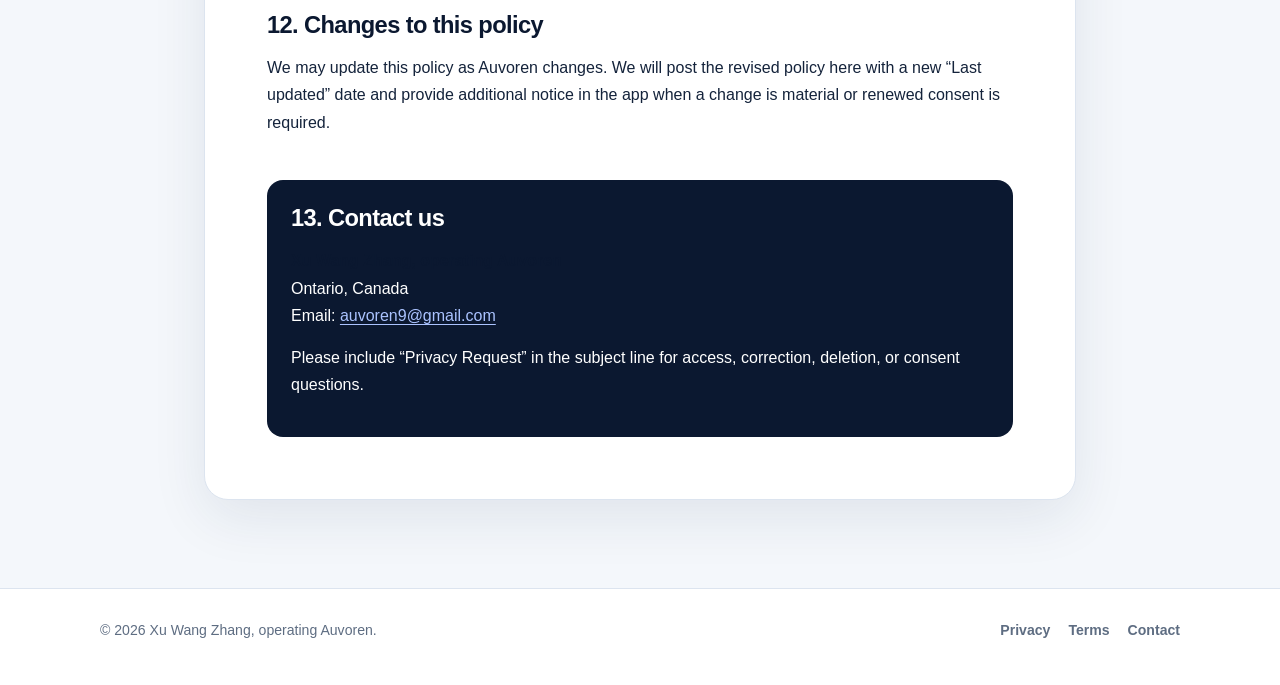
==== commit 64bf8b9e: "Align AI mascot privacy disclosure" ====
--- a/privacy/index.html
+++ b/privacy/index.html
@@ -29,11 +29,11 @@
         <p class="eyebrow">Auvoren legal</p>
         <h1>Privacy Policy</h1>
         <p class="summary">This policy explains what information Auvoren handles, why it is needed, when it is shared with service providers, and the choices available to you.</p>
-        <p class="effective">Effective: July 30, 2026 · Last updated: July 30, 2026</p>
+        <p class="effective">Effective: July 30, 2026 · Last updated: August 6, 2026</p>
       </header>
 
       <div class="notice">
-        <p><strong>The short version:</strong> Auvoren uses your information to run your account, save your progress, personalize the experience, and—only if you separately allow it—provide AI-powered coaching. We do not sell your personal information or use it for cross-app advertising.</p>
+        <p><strong>The short version:</strong> Auvoren uses your information to run your account, save your progress, personalize the experience, and—only after your explicit in-app agreement—provide personalized Coach, AI Mascot, and related AI-powered support. We do not sell your personal information or use it for cross-app advertising.</p>
       </div>
 
       <nav class="toc" aria-label="Privacy Policy contents">
@@ -111,8 +111,8 @@
       </section>
 
       <section id="ai">
-        <h2>5. Personalized AI coaching</h2>
-        <p>Auvoren’s Coach and some mascot or notification features may use artificial intelligence supplied by <strong>DeepSeek</strong>. Personalized AI is optional and requires a separate choice in the app. It is not enabled merely because you accept this Privacy Policy or the Terms of Use.</p>
+        <h2>5. Personalized Coach and AI Mascot</h2>
+        <p>Auvoren’s personalized Coach, AI Mascot, and some notification features may use artificial intelligence supplied by <strong>DeepSeek</strong>. During first-account setup, Auvoren presents an explicit agreement that names DeepSeek and describes the information used for these personalized AI features. If you agree, personalized Coach and AI Mascot are available immediately, so you do not need to activate them later in Settings.</p>
 
         <h3>What may be sent</h3>
         <p>When you request or enable personalized AI, Auvoren may send the information relevant to that response, including goals, motivations, tasks, habits, quit reasons, progress, check-ins, and reflection summaries. Auvoren does <strong>not</strong> intentionally send your password, payment-card information, or authentication token to DeepSeek.</p>
@@ -121,7 +121,7 @@
         <p>The information is sent to generate coaching suggestions, summaries, encouragement, and other responses that are more relevant to you. Generated responses can be incomplete, inaccurate, or unsuitable, so you should use your own judgment.</p>
 
         <h3>Your control</h3>
-        <p>You can decline personalized AI and continue using non-AI features. You can also withdraw permission in Auvoren’s Settings. Withdrawing permission stops new personalized AI requests and may disable AI-dependent notifications; it does not retrieve information already processed for requests you previously authorized.</p>
+        <p>You can decline the first-use agreement and choose not to continue into the app. After agreeing, you can turn off personalized Coach or AI Mascot independently in Auvoren’s Settings. Turning a feature off stops new AI requests for that feature and turning off Coach personalization may also disable AI-dependent notifications. These choices do not retrieve information already processed for requests you previously authorized.</p>
       </section>
 
       <section id="sharing">
@@ -163,7 +163,7 @@
         <h2>7. Your choices and privacy rights</h2>
         <p>Depending on where you live, you may have rights to access, correct, or delete personal information; withdraw consent; ask how information has been used or disclosed; or challenge our compliance.</p>
         <ul>
-          <li><strong>AI permission:</strong> manage or withdraw personalized AI permission in Settings.</li>
+          <li><strong>AI permission:</strong> turn personalized Coach and AI Mascot processing off or on independently in Settings.</li>
           <li><strong>Notifications:</strong> change reminder settings in Auvoren and system notification permissions in your device settings.</li>
           <li><strong>Account information:</strong> update available profile information in the app.</li>
           <li><strong>Account deletion:</strong> use the in-app delete-account control. You can also contact us if you cannot access your account.</li>
